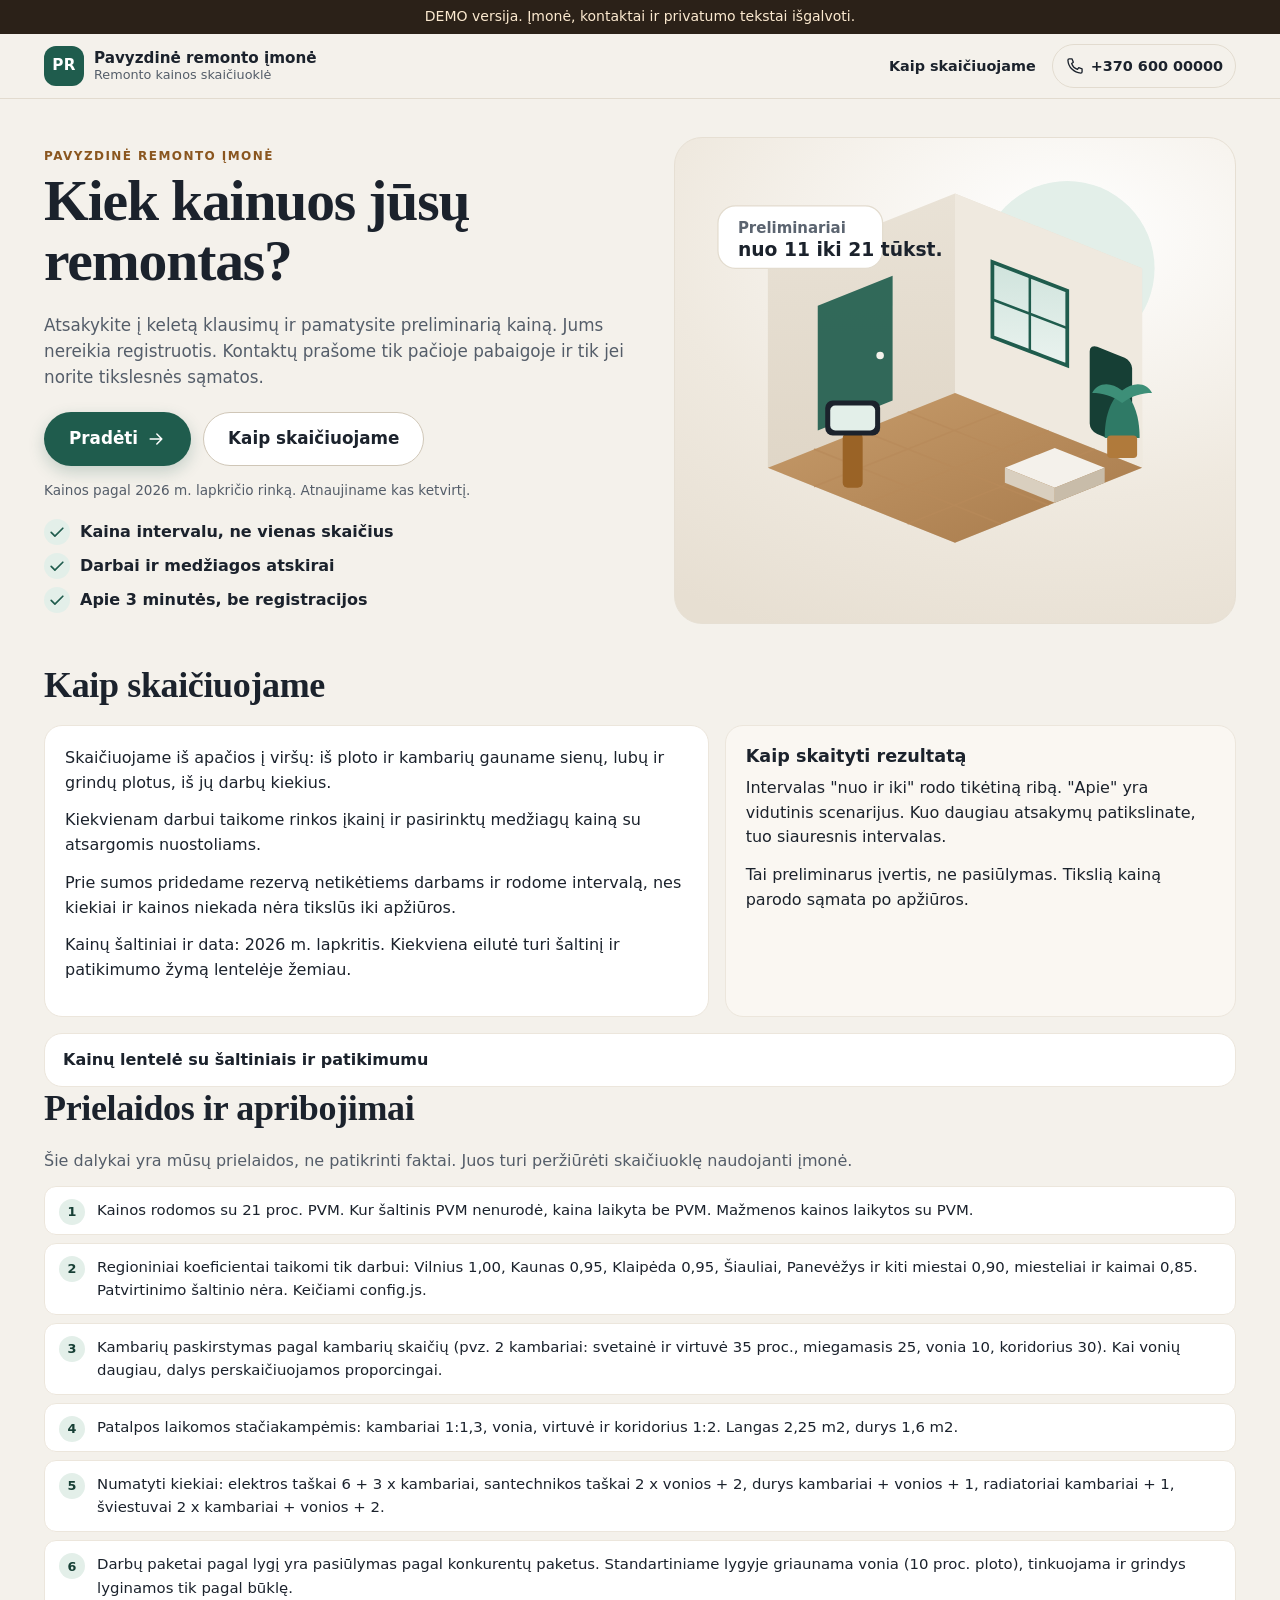
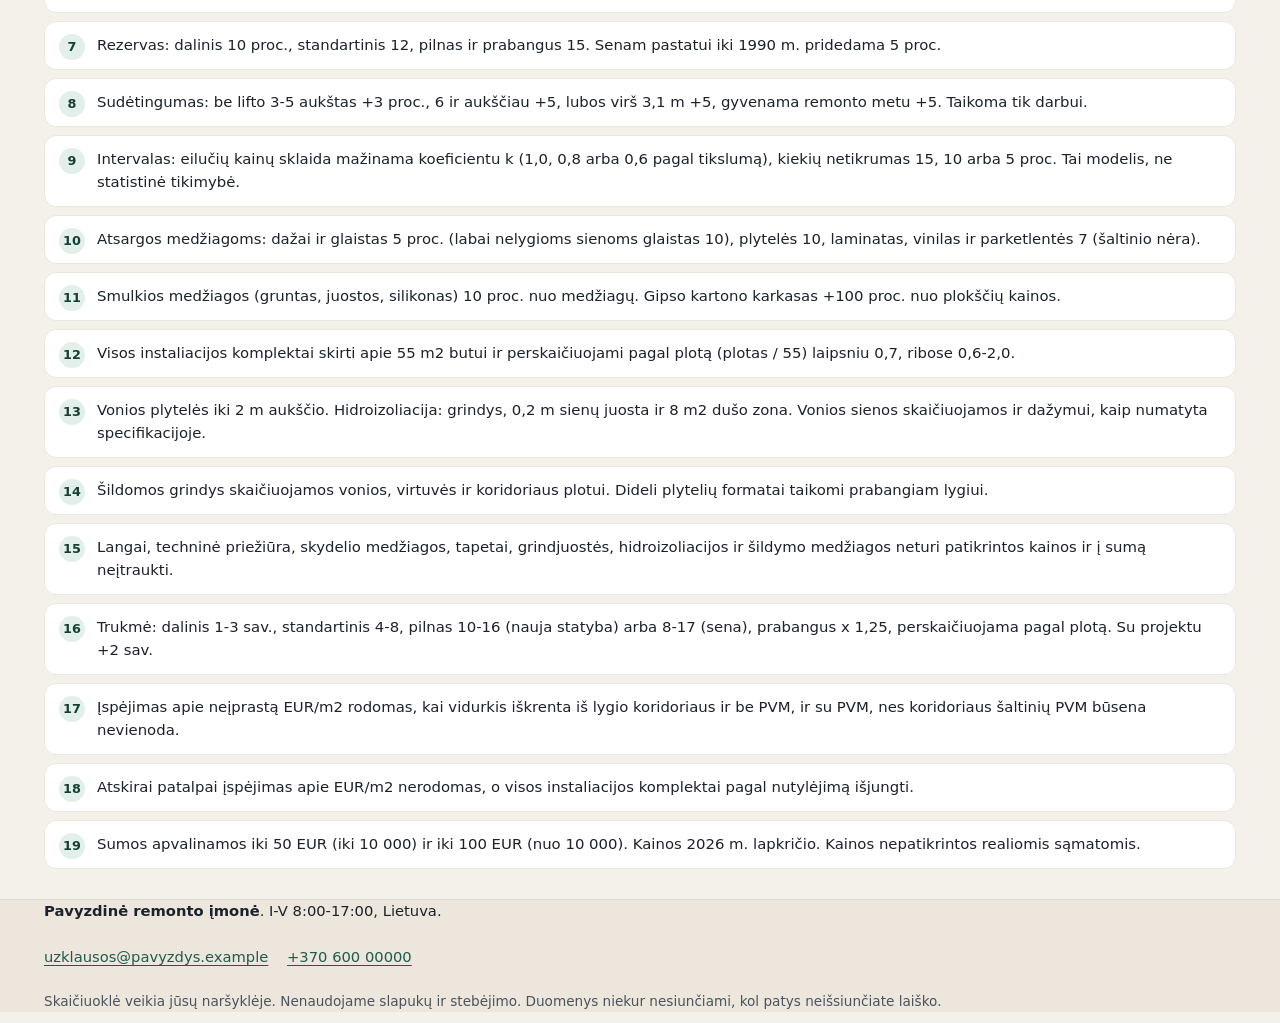
==== skaiciuokle/index.html @ 8a80ff8e "Add renovation cost calculator demo (fake data)" ====
<!DOCTYPE html>
<html lang="lt">
<head>
  <meta charset="utf-8">
  <meta name="viewport" content="width=device-width, initial-scale=1">
  <title>Remonto kainos skaičiuoklė | DEMO</title>
  <meta name="description" content="Remonto kainos skaičiuoklė: atsakykite į kelis klausimus ir pamatysite preliminarią buto ar namo remonto kainą su intervalu, darbais, medžiagomis ir trukme.">
  <meta name="theme-color" content="#1f5c4d">
  <!-- KEISTI: kol tai DEMO, puslapis neindeksuojamas. Tikrai įmonei šią eilutę ištrinkite. -->
  <meta name="robots" content="noindex, nofollow">
  <link rel="icon" href="favicon.svg" type="image/svg+xml">
  <link rel="stylesheet" href="styles.css">
  <script src="config.js" defer></script>
  <script src="data.js" defer></script>
  <script src="calc.js" defer></script>
  <script src="app.js" defer></script>
</head>
<body>
  <a class="skip" href="#app">Pereiti prie skaičiuoklės</a>
  <div class="ribbon" id="ribbon" hidden>DEMO versija. Įmonė, kontaktai ir privatumo tekstai išgalvoti.</div>

  <header class="site-header">
    <div class="wrap bar">
      <a class="brand" href="#app" aria-label="Į skaičiuoklės pradžią">
        <span class="logo" id="logoText" aria-hidden="true">PR</span>
        <span class="brand-txt"><span class="brand-name" id="brandName">Pavyzdinė remonto įmonė</span><span class="brand-sub">Remonto kainos skaičiuoklė</span></span>
      </a>
      <nav class="top-nav" aria-label="Pagalbinės nuorodos">
        <a href="#metodika">Kaip skaičiuojame</a>
        <a class="top-tel" id="topTel" href="tel:+37060000000"><svg class="ic" aria-hidden="true"><use href="#i-phone"/></svg><span id="topTelTxt">+370 600 00000</span></a>
      </nav>
    </div>
  </header>

  <main id="app" class="wrap app" tabindex="-1">
    <h1 class="sr-only">Remonto kainos skaičiuoklė</h1>
    <noscript><p class="noscript">Skaičiuoklei reikia JavaScript. Įjunkite jį naršyklėje arba skambinkite mums.</p></noscript>
    <div class="progress-area" id="progressArea" hidden>
      <div class="progress-top">
        <p class="progress-label" id="progressLabel">Žingsnis 1 iš 9</p>
        <label class="vat-switch">
          <input type="checkbox" id="vatToggle" class="sr-only">
          <span class="switch" aria-hidden="true"></span>
          <span>Rodyti kainas be PVM</span>
        </label>
      </div>
      <div class="progress" aria-hidden="true"><span id="progressFill"></span></div>
      <nav aria-label="Skaičiuoklės žingsniai">
        <ol class="stepper" id="stepper"></ol>
      </nav>
    </div>

    <div class="layout" id="layout">
      <section class="stage" id="stage" aria-live="off"></section>
      <aside class="live" id="live" aria-label="Preliminari kaina" hidden>
        <div class="live-card">
          <p class="live-k">Preliminari kaina</p>
          <p class="live-v" id="liveValue" aria-live="polite">Dar nepakanka duomenų</p>
          <p class="live-s" id="liveSub"></p>
          <div class="live-acc" id="liveAcc"></div>
          <ul class="live-split" id="liveSplit"></ul>
          <p class="live-note">Kainos pagal 2026 m. lapkričio rinką. Tai ne pasiūlymas.</p>
        </div>
      </aside>
    </div>
  </main>

  <div class="mbar" id="mbar" hidden>
    <div class="wrap mbar-in">
      <p class="mbar-k">Dabar</p>
      <p class="mbar-v" id="mbarValue">Dar nepakanka duomenų</p>
    </div>
  </div>

  <section class="wrap info" id="metodika" aria-labelledby="metodika-h" tabindex="-1">
    <h2 id="metodika-h">Kaip skaičiuojame</h2>
    <div class="info-grid">
      <div class="info-card">
        <p>Skaičiuojame iš apačios į viršų: iš ploto ir kambarių gauname sienų, lubų ir grindų plotus, iš jų darbų kiekius.</p>
        <p>Kiekvienam darbui taikome rinkos įkainį ir pasirinktų medžiagų kainą su atsargomis nuostoliams.</p>
        <p>Prie sumos pridedame rezervą netikėtiems darbams ir rodome intervalą, nes kiekiai ir kainos niekada nėra tikslūs iki apžiūros.</p>
        <p>Kainų šaltiniai ir data: 2026 m. lapkritis. Kiekviena eilutė turi šaltinį ir patikimumo žymą lentelėje žemiau.</p>
      </div>
      <div class="info-card soft">
        <h3>Kaip skaityti rezultatą</h3>
        <p>Intervalas "nuo ir iki" rodo tikėtiną ribą. "Apie" yra vidutinis scenarijus. Kuo daugiau atsakymų patikslinate, tuo siauresnis intervalas.</p>
        <p>Tai preliminarus įvertis, ne pasiūlymas. Tikslią kainą parodo sąmata po apžiūros.</p>
      </div>
    </div>
    <details class="sources">
      <summary>Kainų lentelė su šaltiniais ir patikimumu</summary>
      <div class="table-wrap" id="priceTable"></div>
      <div id="sourceList"></div>
    </details>
  </section>

  <section class="wrap info" id="prielaidos" aria-labelledby="prielaidos-h">
    <h2 id="prielaidos-h">Prielaidos ir apribojimai</h2>
    <p class="lead-s">Šie dalykai yra mūsų prielaidos, ne patikrinti faktai. Juos turi peržiūrėti skaičiuoklę naudojanti įmonė.</p>
    <ul class="assume" id="assumeList"></ul>
  </section>

  <footer class="site-footer">
    <div class="wrap foot">
      <p><strong id="footName">Pavyzdinė remonto įmonė</strong>. <span id="footHours">I-V 8:00-17:00</span>, <span id="footCity">Lietuva</span>.</p>
      <p><a id="footMail" href="mailto:uzklausos@pavyzdys.example">uzklausos@pavyzdys.example</a> <a id="footTel" href="tel:+37060000000">+370 600 00000</a></p>
      <p class="foot-s">Skaičiuoklė veikia jūsų naršyklėje. Nenaudojame slapukų ir stebėjimo. Duomenys niekur nesiunčiami, kol patys neišsiunčiate laiško.</p>
    </div>
  </footer>

  <div id="printSheet" class="print-sheet" aria-hidden="true"></div>

  <svg class="sprite" aria-hidden="true" focusable="false" xmlns="http://www.w3.org/2000/svg">
    <defs>
      <pattern id="pat-stripe" width="6" height="6" patternUnits="userSpaceOnUse" patternTransform="rotate(45)"><rect width="6" height="6" fill="#8a561f"/><rect width="2.4" height="6" fill="#c99a62"/></pattern>
      <pattern id="pat-dots" width="6" height="6" patternUnits="userSpaceOnUse"><rect width="6" height="6" fill="#6b7480"/><circle cx="3" cy="3" r="1.3" fill="#a7aeb7"/></pattern>
      <pattern id="pat-cross" width="7" height="7" patternUnits="userSpaceOnUse"><rect width="7" height="7" fill="#2c3a4d"/><path d="M0 3.5h7M3.5 0v7" stroke="#55657b" stroke-width="1.2"/></pattern>
    </defs>
    <symbol id="i-flat" viewBox="0 0 24 24"><path d="M5 21V4.5A1.5 1.5 0 0 1 6.5 3h11A1.5 1.5 0 0 1 19 4.5V21M3 21h18M9 7h2M13 7h2M9 11h2M13 11h2M9 15h2M13 15h2M11 21v-3h2v3" fill="none" stroke="currentColor" stroke-width="1.6" stroke-linecap="round" stroke-linejoin="round"/></symbol>
    <symbol id="i-house" viewBox="0 0 24 24"><path d="M3 11 12 4l9 7M5 9.5V20h14V9.5M10 20v-5h4v5" fill="none" stroke="currentColor" stroke-width="1.6" stroke-linecap="round" stroke-linejoin="round"/></symbol>
    <symbol id="i-room" viewBox="0 0 24 24"><path d="M4 4h16v16H4zM4 14h6v6M14 4v5h6" fill="none" stroke="currentColor" stroke-width="1.6" stroke-linejoin="round"/></symbol>
    <symbol id="i-hammer" viewBox="0 0 24 24"><path d="m14 6 4 4M5 19l8.5-8.5M12 4.5l3-1.5 6 6-1.5 3-2-1-3.5 3.5-4-4L13.5 7z" fill="none" stroke="currentColor" stroke-width="1.6" stroke-linecap="round" stroke-linejoin="round"/></symbol>
    <symbol id="i-brush" viewBox="0 0 24 24"><path d="M4 4h13v5H4zM17 6.5h3v5h-8v2.5M11 14h2v7h-2z" fill="none" stroke="currentColor" stroke-width="1.6" stroke-linejoin="round"/></symbol>
    <symbol id="i-floor" viewBox="0 0 24 24"><path d="M3 9l9-5 9 5-9 5zM3 13l9 5 9-5M7.5 6.5l9 5M12 4v0M16.5 6.5l-9 5" fill="none" stroke="currentColor" stroke-width="1.6" stroke-linejoin="round" stroke-linecap="round"/></symbol>
    <symbol id="i-drop" viewBox="0 0 24 24"><path d="M12 3.5s6 6.4 6 10.5a6 6 0 0 1-12 0c0-4.1 6-10.5 6-10.5zM9.5 15a2.5 2.5 0 0 0 2.5 2.5" fill="none" stroke="currentColor" stroke-width="1.6" stroke-linecap="round" stroke-linejoin="round"/></symbol>
    <symbol id="i-door" viewBox="0 0 24 24"><path d="M6 21V4a1 1 0 0 1 1-1h10a1 1 0 0 1 1 1v17M3.5 21h17M14.5 12.5v.5" fill="none" stroke="currentColor" stroke-width="1.6" stroke-linecap="round"/></symbol>
    <symbol id="i-bolt" viewBox="0 0 24 24"><path d="M13 2.5 5 13.5h6l-1 8 8-11h-6z" fill="none" stroke="currentColor" stroke-width="1.6" stroke-linejoin="round"/></symbol>
    <symbol id="i-pipe" viewBox="0 0 24 24"><path d="M4 7h8a4 4 0 0 1 4 4v9M4 11h7v9M14 20h4M2.5 5v8" fill="none" stroke="currentColor" stroke-width="1.6" stroke-linecap="round" stroke-linejoin="round"/></symbol>
    <symbol id="i-spark" viewBox="0 0 24 24"><path d="M12 3v4M12 17v4M3 12h4M17 12h4M6 6l2.5 2.5M15.5 15.5 18 18M18 6l-2.5 2.5M8.5 15.5 6 18" fill="none" stroke="currentColor" stroke-width="1.6" stroke-linecap="round"/></symbol>
    <symbol id="i-check" viewBox="0 0 24 24"><path d="m5 12.5 4.5 4.5L19 7.5" fill="none" stroke="currentColor" stroke-width="2" stroke-linecap="round" stroke-linejoin="round"/></symbol>
    <symbol id="i-right" viewBox="0 0 24 24"><path d="M5 12h14M13 6l6 6-6 6" fill="none" stroke="currentColor" stroke-width="1.8" stroke-linecap="round" stroke-linejoin="round"/></symbol>
    <symbol id="i-left" viewBox="0 0 24 24"><path d="M19 12H5M11 6l-6 6 6 6" fill="none" stroke="currentColor" stroke-width="1.8" stroke-linecap="round" stroke-linejoin="round"/></symbol>
    <symbol id="i-print" viewBox="0 0 24 24"><path d="M7 9V3h10v6M7 17H4v-7a1 1 0 0 1 1-1h14a1 1 0 0 1 1 1v7h-3M7 14h10v7H7z" fill="none" stroke="currentColor" stroke-width="1.6" stroke-linejoin="round"/></symbol>
    <symbol id="i-download" viewBox="0 0 24 24"><path d="M12 4v11M7 10l5 5 5-5M4 20h16" fill="none" stroke="currentColor" stroke-width="1.7" stroke-linecap="round" stroke-linejoin="round"/></symbol>
    <symbol id="i-mail" viewBox="0 0 24 24"><path d="M3.5 5.5h17v13h-17zM4 6l8 6.5L20 6" fill="none" stroke="currentColor" stroke-width="1.6" stroke-linejoin="round"/></symbol>
    <symbol id="i-phone" viewBox="0 0 24 24"><path d="M5 3.5h3.5l1.5 4-2 1.5a11 11 0 0 0 7 7l1.5-2 4 1.5V19a1.5 1.5 0 0 1-1.5 1.5A16.5 16.5 0 0 1 3.5 5 1.5 1.5 0 0 1 5 3.5z" fill="none" stroke="currentColor" stroke-width="1.6" stroke-linejoin="round"/></symbol>
    <symbol id="i-info" viewBox="0 0 24 24"><circle cx="12" cy="12" r="8.5" fill="none" stroke="currentColor" stroke-width="1.6"/><path d="M12 11v5.5M12 7.6v.1" fill="none" stroke="currentColor" stroke-width="1.9" stroke-linecap="round"/></symbol>
    <symbol id="i-plus" viewBox="0 0 24 24"><path d="M12 5v14M5 12h14" fill="none" stroke="currentColor" stroke-width="1.8" stroke-linecap="round"/></symbol>
    <symbol id="i-trash" viewBox="0 0 24 24"><path d="M4.5 7h15M9.5 7V4.5h5V7M6.5 7l1 13h9l1-13" fill="none" stroke="currentColor" stroke-width="1.6" stroke-linejoin="round" stroke-linecap="round"/></symbol>
    <symbol id="i-reset" viewBox="0 0 24 24"><path d="M4.5 12a7.5 7.5 0 1 0 2.2-5.3M4.5 4v4h4" fill="none" stroke="currentColor" stroke-width="1.6" stroke-linecap="round" stroke-linejoin="round"/></symbol>
    <symbol id="i-clock" viewBox="0 0 24 24"><circle cx="12" cy="12" r="8.5" fill="none" stroke="currentColor" stroke-width="1.6"/><path d="M12 7.5V12l3 2" fill="none" stroke="currentColor" stroke-width="1.6" stroke-linecap="round"/></symbol>
    <symbol id="i-shield" viewBox="0 0 24 24"><path d="M12 3 5 6v5.5c0 4.4 3 8 7 9.5 4-1.5 7-5.1 7-9.5V6z M9 12l2 2 4-4" fill="none" stroke="currentColor" stroke-width="1.6" stroke-linejoin="round" stroke-linecap="round"/></symbol>
    <symbol id="i-edit" viewBox="0 0 24 24"><path d="M4 20h4L19 9l-4-4L4 16zM13.5 6.5l4 4" fill="none" stroke="currentColor" stroke-width="1.6" stroke-linejoin="round"/></symbol>
  </svg>
</body>
</html>
---- skaiciuokle/styles.css ----
/* Remonto kainos skaičiuoklė. Tik sisteminiai šriftai, be išorinių išteklių. Spalvas keičia config.js. */
:root {
  --accent: #1f5c4d; --accent-d: #163f35; --accent-s: #e3efe9; --warm: #9a6326;
  --ink: #1b222c; --muted: #545d69; --line: #e2dbcf; --bg: #f4f1eb; --card: #ffffff; --soft: #faf7f2; --warm: #8a561f;
  --bad: #a32929; --warn-bg: #fdf3e4; --warn-line: #e5c48f;
  --r: 18px; --r-s: 12px;
  --shadow: 0 1px 2px rgba(27, 34, 44, .05), 0 8px 28px rgba(27, 34, 44, .07);
  --sans: "Segoe UI Variable Text", "Segoe UI", system-ui, -apple-system, "Helvetica Neue", Roboto, Arial, sans-serif;
  --serif: "Iowan Old Style", "Palatino Linotype", Palatino, "Book Antiqua", Georgia, serif;
}
*, *::before, *::after { box-sizing: border-box; }
html { -webkit-text-size-adjust: 100%; scroll-padding-top: 80px; }
body { margin: 0; font: 16px/1.55 var(--sans); color: var(--ink); background: var(--bg); font-variant-numeric: tabular-nums; overflow-x: hidden; }
img, svg { max-width: 100%; }
h1, h2, h3 { line-height: 1.2; margin: 0 0 .5em; }
h2 { font-family: var(--serif); font-weight: 600; font-size: clamp(1.6rem, 1.2rem + 1.6vw, 2.25rem); letter-spacing: -.01em; }
h3 { font-size: 1.1rem; }
p { margin: 0 0 .8em; }
a { color: var(--accent); text-underline-offset: 3px; }
ul, ol { list-style: none; margin: 0; padding: 0; }
.sr-only { position: absolute !important; width: 1px; height: 1px; padding: 0; margin: -1px; overflow: hidden; clip: rect(0 0 0 0); white-space: nowrap; border: 0; }
.sprite { position: absolute; width: 0; height: 0; overflow: hidden; }
.wrap { width: 100%; max-width: 1240px; margin: 0 auto; padding: 0 16px; }
.nb { white-space: nowrap; }
.ic { width: 20px; height: 20px; flex: none; }
:focus-visible { outline: 3px solid var(--accent); outline-offset: 2px; }
[tabindex="-1"]:focus { outline: none; }
.skip { position: absolute; left: 8px; top: -60px; background: var(--ink); color: #fff; padding: 12px 16px; border-radius: 10px; z-index: 50; }
.skip:focus { top: 8px; }

/* Juostelė ir antraštė */
.ribbon { background: #2b2118; color: #fbe9cf; text-align: center; font-size: .875rem; padding: 6px 12px; }
.site-header { background: rgba(244, 241, 235, .92); backdrop-filter: saturate(1.4) blur(8px); border-bottom: 1px solid var(--line); position: sticky; top: 0; z-index: 20; }
.bar { display: flex; align-items: center; justify-content: space-between; gap: 12px; min-height: 64px; }
.brand { display: flex; align-items: center; gap: 10px; text-decoration: none; color: var(--ink); min-height: 44px; min-width: 44px; }
.logo { display: grid; place-items: center; width: 40px; height: 40px; border-radius: 12px; background: var(--accent); color: #fff; font-weight: 700; letter-spacing: .02em; font-size: .95rem; }
.brand-txt { display: flex; flex-direction: column; line-height: 1.2; }
.brand-name { font-weight: 700; font-size: .95rem; }
.brand-sub { font-size: .8rem; color: var(--muted); }
.top-nav { display: flex; align-items: center; gap: 4px; }
.top-nav a { display: inline-flex; align-items: center; gap: 6px; min-height: 44px; padding: 0 12px; border-radius: 999px; text-decoration: none; color: var(--ink); font-weight: 600; font-size: .9rem; }
.top-nav a:hover { background: #ebe5da; }
.top-nav a:first-child { display: none; }
.top-tel span { display: none; }
.top-tel { width: 44px; justify-content: center; border: 1px solid var(--line); }

/* Žingsniai */
.app { padding-top: 16px; padding-bottom: 32px; }
.progress-area { margin-bottom: 16px; }
.progress-top { display: flex; align-items: center; justify-content: space-between; gap: 12px; flex-wrap: wrap; margin-bottom: 8px; }
.progress-label { margin: 0; font-weight: 600; font-size: .95rem; }
.progress { height: 6px; border-radius: 99px; background: #e4ddd1; overflow: hidden; }
.progress span { display: block; height: 100%; background: linear-gradient(90deg, var(--accent), #2f7a66); border-radius: 99px; transition: width .4s ease; }
.stepper { display: none; counter-reset: st; }
.vat-switch, .tgl { display: inline-flex; align-items: center; gap: 10px; min-height: 44px; cursor: pointer; font-weight: 600; font-size: .92rem; }
.switch { position: relative; width: 44px; height: 26px; border-radius: 99px; background: #b9b2a6; flex: none; transition: background .2s; }
.switch::after { content: ""; position: absolute; top: 3px; left: 3px; width: 20px; height: 20px; border-radius: 50%; background: #fff; box-shadow: 0 1px 3px rgba(0,0,0,.25); transition: transform .2s; }
input:checked + .switch { background: var(--accent); }
input:checked + .switch::after { transform: translateX(18px); }
input:focus-visible + .switch, input:focus-visible + .box { outline: 3px solid var(--accent); outline-offset: 3px; }
input:disabled + .switch { opacity: .45; }

.layout { display: grid; gap: 20px; }
.step-card { background: var(--card); border-radius: var(--r); box-shadow: var(--shadow); padding: 22px 18px 24px; border: 1px solid #ece6dc; }
.step-card.s0 { background: transparent; box-shadow: none; border: 0; padding: 8px 0 0; }
.step-card.s8 { background: transparent; box-shadow: none; border: 0; padding: 0; }
.anim { animation: rise .35s ease both; }
@keyframes rise { from { opacity: 0; transform: translateY(8px); } to { opacity: 1; transform: none; } }
.eyebrow { text-transform: uppercase; letter-spacing: .12em; font-size: .75rem; font-weight: 700; color: var(--warm); margin-bottom: .4em; }
.lead { font-size: 1.05rem; color: var(--muted); max-width: 62ch; }
.step-head { margin-bottom: 18px; }
.hint { font-size: .88rem; color: var(--muted); margin: 6px 0 0; }
.hint.right { text-align: right; }
.fine { font-size: .85rem; color: var(--muted); margin-top: 14px; }
.opt-mark { font-weight: 400; color: var(--muted); font-size: .9em; }
.sub-h { margin-top: 26px; font-size: 1.15rem; }

/* Klausimai ir parinktys */
.q { border: 0; padding: 0; margin: 0 0 22px; min-width: 0; }
.q-l, .f-l { display: flex; align-items: center; gap: 4px; flex-wrap: wrap; font-weight: 700; font-size: 1rem; margin-bottom: 10px; padding: 0; }
.opts { display: grid; gap: 10px; grid-template-columns: 1fr; }
.opts.c2, .opts.c4, .opts.c3, .opts.c5 { grid-template-columns: repeat(2, minmax(0, 1fr)); }
.opt { display: block; cursor: pointer; min-width: 0; }
.opt-in { display: flex; flex-direction: column; justify-content: center; gap: 2px; min-height: 56px; height: 100%; padding: 12px 14px; border: 1.5px solid var(--line); border-radius: var(--r-s); background: var(--card); transition: border-color .15s, background .15s, box-shadow .15s; position: relative; }
.opt.has-ic .opt-in { padding-top: 14px; }
.opt-ic { width: 26px; height: 26px; color: var(--accent); margin-bottom: 4px; }
.opt-t { font-weight: 650; overflow-wrap: anywhere; }
.opt-d { font-size: .86rem; color: var(--muted); }
.opt-p { font-weight: 700; color: var(--accent-d); font-size: .95rem; }
.opt-n { font-size: .8rem; color: #7a4a14; margin-top: 4px; }
.opt:hover .opt-in { border-color: #b9ad99; }
.opt input:checked + .opt-in { border-color: var(--accent); background: var(--accent-s); box-shadow: inset 0 0 0 1px var(--accent); }
.opt input:checked + .opt-in::after { content: ""; position: absolute; top: 10px; right: 10px; width: 10px; height: 10px; border-radius: 50%; background: var(--accent); }
.opt input:focus-visible + .opt-in { outline: 3px solid var(--accent); outline-offset: 2px; }

.field { margin: 0 0 18px; min-width: 0; }
.f-row { display: flex; align-items: stretch; max-width: 260px; }
.f-row .inp { border-top-right-radius: 0; border-bottom-right-radius: 0; min-width: 0; }
.f-row.sm { max-width: 160px; }
.unit { display: grid; place-items: center; padding: 0 12px; border: 1.5px solid var(--line); border-left: 0; border-radius: 0 var(--r-s) var(--r-s) 0; background: var(--soft); color: var(--muted); font-size: .9rem; white-space: nowrap; }
.inp { width: 100%; min-height: 48px; padding: 10px 12px; font: inherit; color: var(--ink); background: #fff; border: 1.5px solid #cfc6b7; border-radius: var(--r-s); }
.inp:focus-visible { outline: 3px solid var(--accent); outline-offset: 1px; border-color: var(--accent); }
select.inp { max-width: 360px; appearance: none; background-image: linear-gradient(45deg, transparent 50%, var(--ink) 50%), linear-gradient(135deg, var(--ink) 50%, transparent 50%); background-position: calc(100% - 18px) 21px, calc(100% - 13px) 21px; background-size: 5px 5px; background-repeat: no-repeat; padding-right: 36px; }
textarea.inp { min-height: 110px; resize: vertical; max-width: 640px; }
.inp[aria-invalid="true"] { border-color: var(--bad); }
.err { color: var(--bad); font-weight: 600; font-size: .9rem; margin: 6px 0 0; }
.err-sum { border: 2px solid var(--bad); background: #fdf0f0; border-radius: var(--r-s); padding: 12px 14px; margin-bottom: 18px; }
.err-sum a { color: var(--bad); display: inline-flex; min-height: 44px; align-items: center; }
.req { color: var(--bad); }
.area-row { display: grid; gap: 12px; align-items: center; grid-template-columns: 1fr; }
input[type="range"] { width: 100%; height: 44px; accent-color: var(--accent); margin: 0; }

.callout { display: flex; gap: 10px; align-items: flex-start; flex-wrap: wrap; background: var(--soft); border: 1px solid var(--line); border-radius: var(--r-s); padding: 12px 14px; font-size: .93rem; }
.callout .ic { color: var(--accent); margin-top: 2px; }
.callout > span { flex: 1 1 200px; }
.callout.warn { background: var(--warn-bg); border-color: var(--warn-line); }
.callout.warn .ic { color: #8a5310; }
.callout.ok { background: var(--accent-s); border-color: #bcd8cc; align-items: center; }

/* Terminai */
.term { position: relative; display: inline-block; width: 44px; height: 44px; margin: -10px 0; vertical-align: middle; }
.term-btn { display: grid; place-items: center; width: 44px; height: 44px; margin: 0; padding: 0; border: 0; background: none; color: var(--accent); cursor: pointer; border-radius: 50%; }
.term-btn .ic { width: 18px; height: 18px; }
.term-tip { position: absolute; z-index: 5; left: 50%; top: 100%; transform: translateX(-50%); width: min(280px, 78vw); background: var(--ink); color: #fff; font-size: .86rem; font-weight: 400; line-height: 1.45; padding: 10px 12px; border-radius: 10px; box-shadow: var(--shadow); }
.term-tip strong { color: #fff; }

/* Navigacija */
.step-nav { display: flex; gap: 10px; justify-content: space-between; flex-wrap: wrap; margin-top: 26px; padding-top: 18px; border-top: 1px solid #eee8de; }
.step-nav .btn.primary { margin-left: auto; }
.btn { display: inline-flex; align-items: center; justify-content: center; gap: 8px; min-height: 48px; padding: 10px 18px; border-radius: 999px; border: 1.5px solid transparent; font: inherit; font-weight: 650; cursor: pointer; text-decoration: none; text-align: center; line-height: 1.25; transition: background .15s, border-color .15s, transform .15s; }
.btn.primary { background: var(--accent); color: #fff; box-shadow: 0 6px 16px rgba(31, 92, 77, .22); }
.btn.primary:hover { background: var(--accent-d); }
.btn.ghost { background: #fff; color: var(--ink); border-color: #cfc6b7; }
.btn.ghost:hover { border-color: var(--ink); }
.btn.link { background: none; border: 0; color: var(--accent); padding: 10px 4px; text-decoration: underline; text-underline-offset: 3px; }
.btn.lg { min-height: 54px; padding: 12px 24px; font-size: 1.05rem; }
.btn.sm { min-height: 44px; padding: 8px 14px; font-size: .92rem; }
.btn.icon { width: 48px; height: 48px; padding: 0; background: #fff; border-color: #cfc6b7; color: var(--ink); flex: none; }
.btn-row { display: flex; gap: 10px; flex-wrap: wrap; }
.step-tools { margin-bottom: 18px; }

/* Įžanga */
.intro { display: grid; gap: 24px; align-items: center; padding: 8px 0 20px; }
.display { font-size: clamp(2.2rem, 1.5rem + 3.2vw, 3.6rem); line-height: 1.05; letter-spacing: -.02em; margin-bottom: .35em; }
.cta-row { display: flex; gap: 12px; flex-wrap: wrap; margin: 22px 0 10px; }
.perks { display: grid; gap: 8px; margin-top: 18px; }
.perks li { display: flex; gap: 10px; align-items: center; font-weight: 600; }
.perks .ic { color: var(--accent); background: var(--accent-s); border-radius: 50%; padding: 3px; width: 26px; height: 26px; }
.intro-art { background: radial-gradient(120% 90% at 70% 20%, #ffffff 0%, #efe9df 60%, #e7dfd2 100%); border-radius: 28px; padding: 18px; border: 1px solid #e6dfd3; }
.hero-svg { display: block; width: 100%; height: auto; }

/* Lygiai */
.levels { display: grid; gap: 12px; }
.lvl { display: block; cursor: pointer; }
.lvl-in { display: flex; flex-direction: column; height: 100%; padding: 16px; border: 1.5px solid var(--line); border-radius: var(--r); background: #fff; transition: border-color .15s, box-shadow .15s, transform .15s; position: relative; }
.lvl:hover .lvl-in { border-color: #b9ad99; }
.lvl input:checked + .lvl-in { border-color: var(--accent); box-shadow: inset 0 0 0 1px var(--accent), 0 10px 24px rgba(31, 92, 77, .12); background: linear-gradient(180deg, var(--accent-s), #fff 70%); }
.lvl input:focus-visible + .lvl-in { outline: 3px solid var(--accent); outline-offset: 2px; }
.lvl-top { display: flex; justify-content: space-between; align-items: flex-end; gap: 10px; margin-bottom: 10px; }
.lvl-art { width: 50px; height: 34px; }
.lvl-art .on { fill: var(--accent); } .lvl-art .off { fill: #e2dbcf; }
.lvl-price { font-weight: 700; color: var(--accent-d); text-align: right; font-size: .95rem; }
.lvl-k { font-weight: 500; color: var(--muted); font-size: .82rem; }
.lvl-t { font-family: var(--serif); font-size: 1.3rem; font-weight: 600; margin-bottom: 4px; }
.lvl-d { color: var(--muted); font-size: .92rem; margin-bottom: 10px; }
.ticks { display: grid; gap: 5px; margin-top: auto; }
.ticks li { display: flex; gap: 8px; font-size: .9rem; align-items: flex-start; }
.ticks .ic { width: 18px; height: 18px; color: var(--accent); margin-top: 2px; }
.helper { margin-top: 6px; }
.helper-box { margin-top: 12px; padding: 16px; border-radius: var(--r); background: var(--soft); border: 1px solid var(--line); }

/* Darbai */
.groups { display: grid; gap: 14px; }
.wgroup { border: 1px solid #ebe4d8; border-radius: var(--r); padding: 6px 14px 10px; margin: 0; min-width: 0; background: var(--soft); }
.wg-l { display: flex; align-items: center; gap: 10px; font-weight: 700; padding: 0 6px; font-size: 1.02rem; }
.wg-ic { width: 32px; height: 32px; padding: 6px; border-radius: 10px; background: var(--accent); color: #fff; }
.witem { display: flex; flex-wrap: wrap; align-items: center; gap: 0 4px; padding: 4px 0; border-top: 1px solid #ece5d9; }
.witem:first-of-type { border-top: 0; }
.witem .tgl { flex: 1 1 auto; font-weight: 600; min-width: 0; }
.witem.off .tgl-t { color: var(--muted); }
.witem.wide { display: block; padding-top: 12px; }
.witem.wide .q { margin-bottom: 8px; }
.witem .field { flex: 1 1 calc(100% - 54px); margin: 4px 0 10px 54px; }
.tgl-t { display: flex; flex-direction: column; min-width: 0; }
.tgl-s { font-weight: 400; font-size: .84rem; color: var(--muted); }

/* Patalpos */
.rooms { display: grid; gap: 12px; }
.room { border: 1px solid #ebe4d8; border-radius: var(--r); padding: 14px; margin: 0; background: var(--soft); min-width: 0; }
.room-h { display: flex; gap: 10px; align-items: flex-end; }
.room-n { display: grid; place-items: center; width: 34px; height: 34px; border-radius: 50%; background: var(--accent); color: #fff; font-weight: 700; flex: none; margin-bottom: 7px; }
.room-h .grow { flex: 1; margin-bottom: 0; }
.room-g { display: grid; grid-template-columns: repeat(2, minmax(0, 1fr)); gap: 0 12px; margin-top: 12px; }
.room-g .field { margin-bottom: 10px; }
.room-g .field:first-child { grid-column: 1 / -1; }
.rooms-foot { display: flex; flex-wrap: wrap; gap: 12px; align-items: center; justify-content: space-between; margin: 16px 0 12px; }
.sum { margin: 0; font-size: 1rem; }
.sum.warn strong { color: #7a4a14; }

/* Medžiagos */
.mat .opts { grid-template-columns: repeat(2, minmax(0, 1fr)); }

/* Gyva suma */
.live-card { background: var(--ink); color: #f4f1eb; border-radius: var(--r); padding: 20px; box-shadow: var(--shadow); }
.live-k { text-transform: uppercase; letter-spacing: .12em; font-size: .75rem; color: #d8cdb9; font-weight: 700; margin-bottom: 6px; }
.live-v { font-family: var(--serif); font-size: 1.55rem; line-height: 1.2; margin-bottom: 6px; }
.lv-k { display: block; font-family: var(--sans); font-size: .85rem; color: #d8cdb9; }
.live-s { color: #e6dccb; font-size: .92rem; }
.live-acc { display: flex; align-items: center; gap: 10px; font-size: .88rem; color: #e6dccb; margin: 6px 0 12px; }
.live-split { display: grid; gap: 6px; border-top: 1px solid #3a4452; padding-top: 12px; }
.live-split li { display: flex; justify-content: space-between; gap: 10px; font-size: .92rem; }
.live-note { font-size: .8rem; color: #cfc5b3; margin: 12px 0 0; }
.live { display: none; }
.mbar { position: fixed; left: 0; right: 0; bottom: 0; z-index: 15; background: var(--ink); color: #f4f1eb; box-shadow: 0 -6px 20px rgba(0,0,0,.15); }
.mbar[hidden] { display: none; }
.mbar-in { display: flex; align-items: center; gap: 10px; min-height: 58px; padding-top: 6px; padding-bottom: calc(6px + env(safe-area-inset-bottom)); }
.mbar-k { margin: 0; font-size: .75rem; text-transform: uppercase; letter-spacing: .1em; color: #d8cdb9; font-weight: 700; }
.mbar-v { margin: 0; font-weight: 700; font-size: .98rem; line-height: 1.25; }
.mb-vat { font-weight: 400; color: #d8cdb9; font-size: .85rem; }
body:not(.on-intro):not(.on-result) .site-footer { padding-bottom: 80px; }

/* Tikslumas */
.acc-bar { display: inline-flex; gap: 4px; }
.acc-bar span { width: 34px; height: 8px; border-radius: 99px; background: #d9d1c3; }
.acc-bar span.on { background: var(--accent); }
.live .acc-bar span { background: #4a5563; } .live .acc-bar span.on { background: #7fc3ac; }
.acc-bar.sm span { width: 22px; height: 6px; }

/* Rezultatas */
.result { display: grid; gap: 16px; grid-template-columns: minmax(0, 1fr); }
.result > *, .res-grid > *, .glist > *, .layout > *, .groups > *, .rooms > * { min-width: 0; }
.privacy, .cbox, .lawyer { overflow-wrap: anywhere; }
.inline-link { display: inline-flex; align-items: center; min-height: 44px; }
.res-hero { background: radial-gradient(130% 120% at 90% 0%, #2a6a59 0%, var(--accent-d) 55%, #11302a 100%); color: #f6f2ea; border-radius: 24px; padding: 26px 20px; box-shadow: var(--shadow); }
.res-hero .eyebrow { color: #f0d2a6; }
.res-hero h2 { color: #fff; }
.big { font-family: var(--serif); font-size: clamp(1.9rem, 1.2rem + 3.4vw, 3.3rem); line-height: 1.1; margin: .1em 0 .3em; color: #fff; letter-spacing: -.01em; }
.mid { font-size: 1.08rem; color: #e9e2d4; }
.mid strong { color: #fff; }
.acc { display: flex; flex-wrap: wrap; align-items: center; gap: 10px 14px; margin-top: 14px; padding-top: 14px; border-top: 1px solid rgba(255,255,255,.18); }
.acc-t { margin: 0; flex: 1 1 260px; font-size: .94rem; color: #eae3d6; }
.res-hero .acc-bar span { background: rgba(255,255,255,.25); } .res-hero .acc-bar span.on { background: #f0d2a6; }
.res-hero .btn.ghost { background: transparent; color: #fff; border-color: rgba(255,255,255,.55); }
.res-hero .btn.ghost:hover { background: rgba(255,255,255,.1); }
.res-vat { margin-top: 8px; }
body.on-result .progress-top .vat-switch { display: none; }
.res-hero .vat-switch { color: #fff; }
.res-hero input:checked + .switch { background: #f0d2a6; }
.res-hero .switch { background: rgba(255,255,255,.35); }
.res-hero input:focus-visible + .switch { outline-color: #f0d2a6; }
.res-hero .callout.warn { color: var(--ink); margin: 12px 0 0; }
.res-grid { display: grid; gap: 16px; }
.card { background: var(--card); border-radius: var(--r); padding: 20px 18px; box-shadow: var(--shadow); border: 1px solid #ece6dc; min-width: 0; }
.card.soft { background: var(--soft); box-shadow: none; }
.card h3 { font-size: 1.15rem; }
.card h3.mt { margin-top: 20px; }
.donut-fig { margin: 0; display: grid; gap: 16px; align-items: center; }
.donut { width: 180px; height: 180px; margin: 0 auto; display: block; }
.d-k { font-size: 10px; fill: #545d69; font-family: var(--sans); }
.d-v { font-size: 15px; font-weight: 700; fill: var(--ink); font-family: var(--sans); }
.legend { width: 100%; border-collapse: collapse; font-size: .94rem; }
.legend th, .legend td { padding: 8px 4px; border-bottom: 1px solid #eee7dc; text-align: left; font-weight: 500; }
.legend thead th { font-size: .8rem; color: var(--muted); text-transform: uppercase; letter-spacing: .06em; }
.legend tbody th { display: flex; align-items: center; flex-wrap: wrap; gap: 0 8px; font-weight: 600; }
.num { text-align: right !important; white-space: nowrap; }
.sw { display: inline-block; width: 16px; height: 16px; border-radius: 4px; flex: none; }
.seg-l { background: var(--accent); }
.seg-m { background: repeating-linear-gradient(45deg, #9a6326 0 3px, #c99a62 3px 5px); }
.seg-r { background: radial-gradient(circle, #a7aeb7 1.3px, #6b7480 1.4px) 0 0 / 6px 6px; }
.seg-d { background: #2c3a4d; }
.weeks { display: flex; align-items: center; gap: 12px; font-size: 1.4rem; font-family: var(--serif); margin-bottom: 6px; }
.big-ic { width: 40px; height: 40px; color: var(--accent); background: var(--accent-s); border-radius: 12px; padding: 8px; }
.chg { display: grid; gap: 8px; }
.chg li { display: flex; justify-content: space-between; align-items: baseline; gap: 12px; padding: 10px 12px; border-radius: 10px; background: var(--soft); border: 1px solid #eee6da; font-size: .93rem; }
.chg strong { color: #7a4a14; }
.glist { display: grid; gap: 8px; margin-top: 10px; }
.grp { border: 1px solid #ebe4d8; border-radius: 14px; background: #fff; }
.grp summary { display: flex; align-items: center; gap: 12px; padding: 10px 12px; cursor: pointer; list-style: none; min-height: 60px; border-radius: 14px; }
.grp summary::-webkit-details-marker { display: none; }
.grp summary::after { content: ""; width: 9px; height: 9px; border-right: 2px solid var(--muted); border-bottom: 2px solid var(--muted); transform: rotate(45deg); margin: -4px 4px 0 0; flex: none; transition: transform .2s; }
.grp[open] summary::after { transform: rotate(225deg); margin-top: 4px; }
.g-ic { display: grid; place-items: center; width: 38px; height: 38px; border-radius: 11px; background: var(--accent-s); color: var(--accent); flex: none; }
.g-main { flex: 1; min-width: 0; display: grid; gap: 6px; }
.g-t { font-weight: 650; }
.g-bar { display: flex; height: 7px; border-radius: 99px; background: #efe9df; overflow: hidden; }
.g-l { background: var(--accent); }
.g-m { background: repeating-linear-gradient(45deg, #9a6326 0 3px, #c99a62 3px 5px); }
.g-v { display: grid; text-align: right; font-size: .95rem; white-space: nowrap; }
.g-v span { font-size: .8rem; color: var(--muted); }
.g-legend { display: flex; gap: 16px; font-size: .85rem; color: var(--muted); margin: 12px 0 8px; }
.g-legend span { display: inline-flex; gap: 6px; align-items: center; }
.tot-row { display: flex; justify-content: space-between; gap: 12px; margin: 0; padding: 8px 0; border-bottom: 1px solid #eee7dc; }
.tot-row.sum { border-bottom: 0; font-size: 1.08rem; padding-top: 12px; }
.table-wrap { overflow-x: auto; -webkit-overflow-scrolling: touch; }
.lines { width: 100%; border-collapse: collapse; font-size: .9rem; }
.lines th, .lines td { padding: 8px 10px; border-bottom: 1px solid #eee7dc; text-align: left; vertical-align: top; }
.lines thead th { font-size: .78rem; text-transform: uppercase; letter-spacing: .05em; color: var(--muted); background: var(--soft); }
.lines tbody th { font-weight: 500; min-width: 140px; }
.lines tfoot th, .lines tfoot td { font-weight: 700; border-bottom: 0; }
.grp .table-wrap { padding: 0 6px 8px; }
.dash { display: grid; gap: 6px; }
.dash li { position: relative; padding-left: 18px; }
.dash li::before { content: ""; position: absolute; left: 2px; top: .7em; width: 8px; height: 2px; background: var(--warm); }
.actions .act-grid, .sent .act-grid { display: grid; gap: 10px; }
.sent { text-align: left; }
.sent-ic { margin-bottom: 8px; }

/* Kontaktai */
.f-grid { display: grid; gap: 0 16px; }
.hp { position: absolute; left: -9999px; width: 1px; height: 1px; overflow: hidden; }
.privacy { background: var(--soft); border: 1px solid var(--line); border-radius: var(--r-s); padding: 14px; font-size: .88rem; color: #3e4652; margin: 6px 0 14px; }
.lawyer { display: flex; gap: 8px; align-items: flex-start; background: var(--warn-bg); border: 1px solid var(--warn-line); border-radius: 10px; padding: 10px 12px; color: #5a3a10; }
.lawyer .ic { color: #8a5310; margin-top: 1px; }
.consents { display: grid; gap: 10px; }
.cbox label { display: flex; gap: 12px; align-items: flex-start; cursor: pointer; min-height: 44px; padding: 10px 12px; border-radius: 12px; border: 1.5px solid var(--line); background: #fff; font-size: .93rem; }
.cbox.bad label { border-color: var(--bad); }
.box { display: grid; place-items: center; width: 24px; height: 24px; border-radius: 7px; border: 2px solid #8f8778; flex: none; margin-top: 1px; color: transparent; background: #fff; }
.box .ic { width: 16px; height: 16px; }
input:checked + .box { background: var(--accent); border-color: var(--accent); color: #fff; }

/* Informacija apačioje */
.info { padding-top: 28px; padding-bottom: 10px; }
.info:focus { outline: none; }
.info-grid { display: grid; gap: 16px; }
.info-card { background: #fff; border-radius: var(--r); padding: 20px; border: 1px solid #ece6dc; }
.info-card.soft { background: var(--soft); }
.sources { margin-top: 16px; background: #fff; border-radius: var(--r); border: 1px solid #ece6dc; }
.sources summary { cursor: pointer; padding: 14px 18px; font-weight: 700; min-height: 52px; display: flex; align-items: center; }
.sources > div { padding: 0 12px 12px; }
.sources h3 { margin-top: 16px; }
.ptable { min-width: 760px; font-size: .84rem; }
.ptable caption { text-align: left; padding: 6px 10px; color: var(--muted); font-size: .85rem; }
.conf { display: inline-block; padding: 2px 8px; border-radius: 99px; font-size: .78rem; font-weight: 700; }
.c-A { background: #dcefe6; color: #134436; } .c-B { background: #e8efe0; color: #2f4a17; } .c-C { background: #fbecd6; color: #6b3f0b; } .c-N { background: #f6dddd; color: #7a1f1f; }
.srcs { display: grid; gap: 8px; font-size: .84rem; }
.srcs li { overflow-wrap: anywhere; }
.muted { color: var(--muted); }
.lead-s { color: var(--muted); }
.assume { display: grid; gap: 8px; counter-reset: as; }
.assume li { position: relative; background: #fff; border: 1px solid #ece6dc; border-radius: 12px; padding: 12px 14px 12px 52px; font-size: .93rem; counter-increment: as; }
.assume li::before { content: counter(as); position: absolute; left: 14px; top: 12px; width: 26px; height: 26px; border-radius: 50%; display: grid; place-items: center; background: var(--accent-s); color: var(--accent-d); font-weight: 700; font-size: .8rem; }
.site-footer { margin-top: 30px; border-top: 1px solid var(--line); background: #ece6dc; }
.foot { padding-top: 22px; padding-bottom: 22px; font-size: .92rem; }
.foot a { display: inline-flex; align-items: center; min-height: 44px; margin-right: 14px; }
.foot-s { color: #4b535e; font-size: .85rem; }
.noscript { background: var(--warn-bg); padding: 14px; border-radius: 12px; }
.print-sheet { display: none; }

/* Platesni ekranai */
@media (min-width: 560px) {
  .opts.c3 { grid-template-columns: repeat(3, minmax(0, 1fr)); }
  .opts.c4, .mat .opts { grid-template-columns: repeat(4, minmax(0, 1fr)); }
  .opts.c5 { grid-template-columns: repeat(5, minmax(0, 1fr)); }
  .opts.c2.cols-wide { grid-template-columns: repeat(2, minmax(0, 1fr)); }
  .area-row { grid-template-columns: 1fr 160px; }
  .room-g { grid-template-columns: 1.4fr 1fr 1fr 1fr 1.2fr; align-items: end; }
  .room-g .field:first-child { grid-column: auto; }
  .f-grid { grid-template-columns: 1fr 1fr; }
  .actions .act-grid { grid-template-columns: 1fr 1fr; }
  .actions .act-grid .btn.primary { grid-column: 1 / -1; }
  .top-tel span { display: inline; }
  .top-tel { width: auto; }
}
@media (min-width: 760px) {
  .wrap { padding: 0 24px; }
  .step-card { padding: 30px 32px 30px; }
  .top-nav a:first-child { display: inline-flex; }
  .intro { grid-template-columns: 1.05fr 1fr; padding: 30px 0 40px; gap: 40px; }
  .levels { grid-template-columns: repeat(2, minmax(0, 1fr)); }
  .res-grid { grid-template-columns: 1fr 1fr; }
  .donut-fig { grid-template-columns: 180px 1fr; }
  .info-grid { grid-template-columns: 1.3fr 1fr; }
  .res-hero { padding: 34px 36px; }
  .card { padding: 24px 26px; }
}
@media (min-width: 1100px) {
  .layout { grid-template-columns: minmax(0, 1fr) 320px; align-items: start; }
  body.on-intro .layout, body.on-result .layout { grid-template-columns: minmax(0, 1fr); }
  .live { display: block; position: sticky; top: 84px; }
  .live[hidden] { display: none; }
  .mbar { display: none !important; }
  body:not(.on-intro):not(.on-result) .site-footer { padding-bottom: 0; }
  .live-v { font-size: 1.35rem; }
  .stepper { display: grid; grid-template-columns: repeat(9, minmax(0, 1fr)); gap: 6px; margin-top: 14px; }
  .stepper li { position: relative; counter-increment: st; }
  .stepper li::before { content: counter(st); position: absolute; left: 10px; top: 50%; transform: translateY(-50%); width: 24px; height: 24px; border-radius: 50%; display: grid; place-items: center; font-size: .78rem; font-weight: 700; background: #e4ddd1; color: #3e4652; pointer-events: none; z-index: 1; }
  .stepper li.done::before { background: var(--accent-s); color: var(--accent-d); }
  .stepper li.cur::before { background: #fff; color: var(--accent-d); }
  .stepper button { width: 100%; min-height: 44px; padding: 6px 6px 6px 40px; border-radius: 12px; border: 1px solid transparent; background: transparent; font: inherit; font-size: .84rem; font-weight: 600; color: var(--ink); text-align: left; cursor: pointer; }
  .stepper button:disabled { color: #5d6470; cursor: default; }
  .stepper li.done button:hover { background: #ebe5da; }
  .stepper li.cur button { background: var(--accent); color: #fff; }
  .st-name { display: block; overflow-wrap: anywhere; }
  .result .res-hero { padding: 40px 44px; }
  .actions .act-grid { grid-template-columns: repeat(3, 1fr); }
  .actions .act-grid .btn.primary { grid-column: auto; }
}
@media (prefers-reduced-motion: reduce) {
  *, *::before, *::after { animation: none !important; transition: none !important; scroll-behavior: auto !important; }
}

/* Spausdinimas: tik santrauka */
@media print {
  body { background: #fff; font-size: 11pt; }
  body > *:not(.print-sheet) { display: none !important; }
  .print-sheet { display: block !important; color: #000; }
  .print-sheet .ps-head { display: flex; gap: 12px; align-items: center; border-bottom: 2px solid #000; padding-bottom: 10px; margin-bottom: 14px; }
  .print-sheet .logo { background: #000; color: #fff; }
  .ps-co { font-weight: 700; font-size: 14pt; margin: 0; }
  .ps-big { font-size: 20pt; font-weight: 700; margin: 0; }
  .print-sheet h2 { font-size: 15pt; margin-top: 10px; }
  .print-sheet h3 { font-size: 12pt; margin: 14px 0 6px; }
  .print-sheet table { width: 100%; border-collapse: collapse; font-size: 10pt; }
  .print-sheet th, .print-sheet td { border-bottom: 1px solid #999; padding: 4px 6px; text-align: left; }
  .print-sheet tr.b td { font-weight: 700; }
  .print-sheet ul li { margin-bottom: 3px; }
  .ps-disc { border: 1px solid #000; padding: 8px; margin-top: 14px; font-weight: 700; }
}
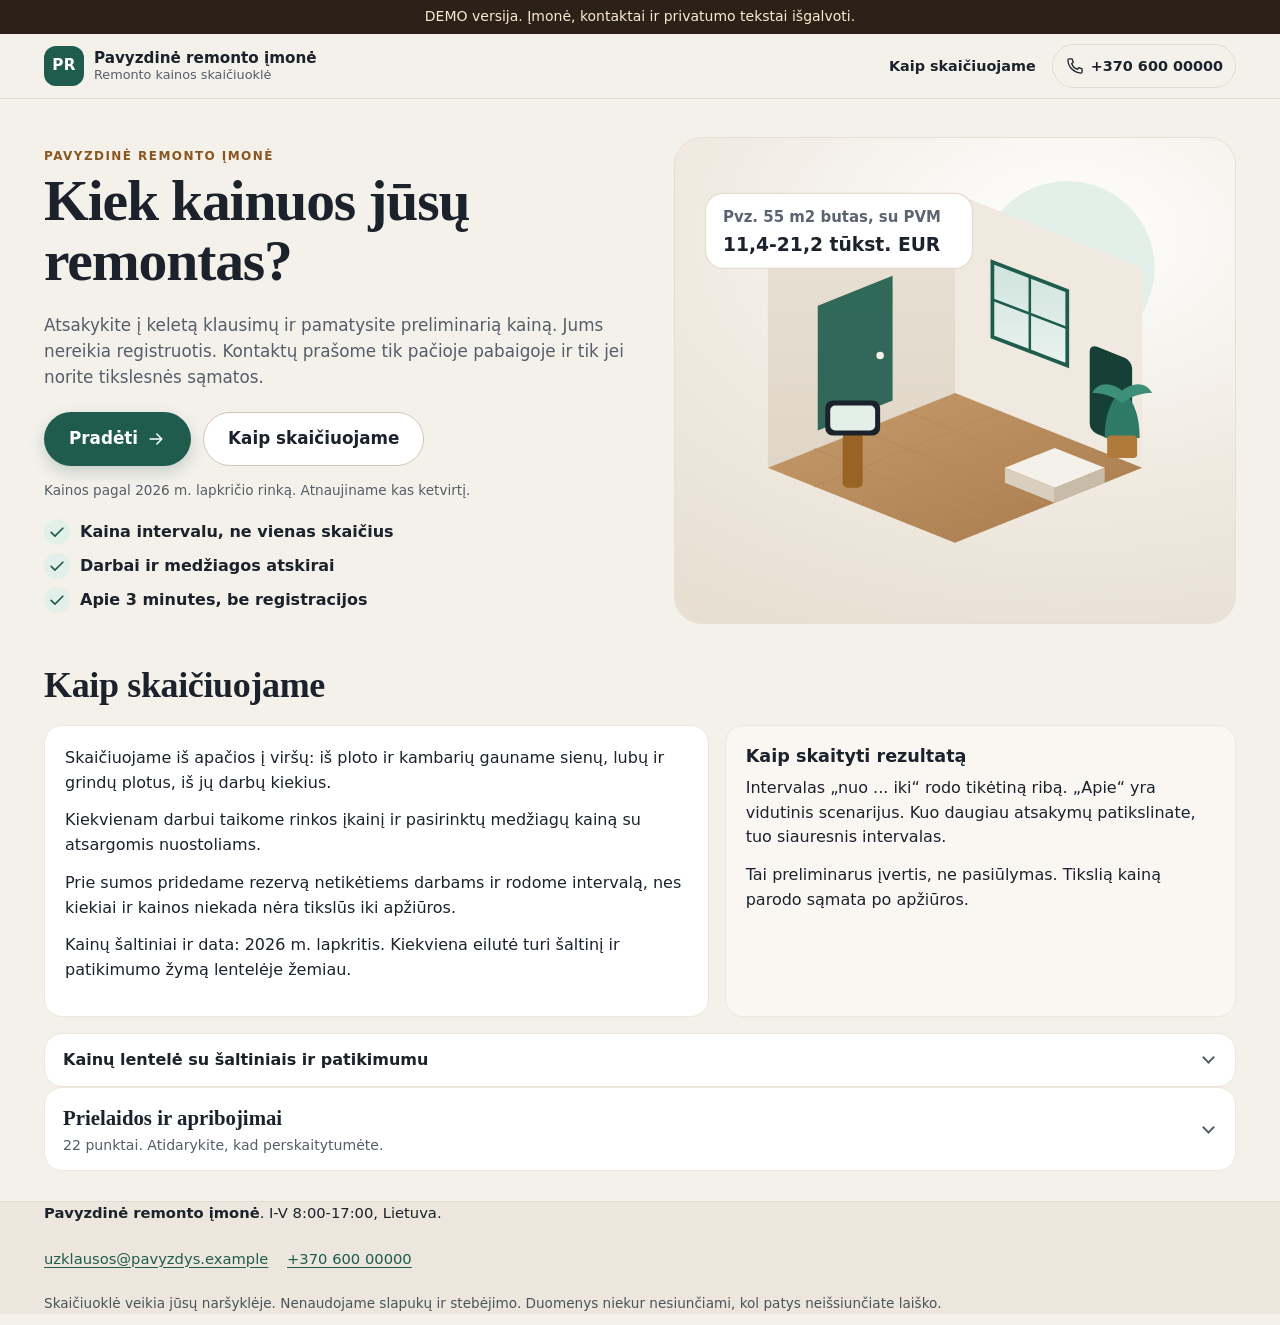
==== commit 266cbe79: "Calculator: QA fixes, new price data, optional work packages" ====
--- a/skaiciuokle/index.html
+++ b/skaiciuokle/index.html
@@ -34,7 +34,7 @@
 
   <main id="app" class="wrap app" tabindex="-1">
     <h1 class="sr-only">Remonto kainos skaičiuoklė</h1>
-    <noscript><p class="noscript">Skaičiuoklei reikia JavaScript. Įjunkite jį naršyklėje arba skambinkite mums.</p></noscript>
+    <noscript><p class="noscript">Skaičiuoklei reikia „JavaScript“. Įjunkite jį naršyklėje arba susisiekite su mumis: telefonas ir el. paštas yra puslapio apačioje.</p></noscript>
     <div class="progress-area" id="progressArea" hidden>
       <div class="progress-top">
         <p class="progress-label" id="progressLabel">Žingsnis 1 iš 9</p>
@@ -83,7 +83,7 @@
       </div>
       <div class="info-card soft">
         <h3>Kaip skaityti rezultatą</h3>
-        <p>Intervalas "nuo ir iki" rodo tikėtiną ribą. "Apie" yra vidutinis scenarijus. Kuo daugiau atsakymų patikslinate, tuo siauresnis intervalas.</p>
+        <p>Intervalas „nuo ... iki“ rodo tikėtiną ribą. „Apie“ yra vidutinis scenarijus. Kuo daugiau atsakymų patikslinate, tuo siauresnis intervalas.</p>
         <p>Tai preliminarus įvertis, ne pasiūlymas. Tikslią kainą parodo sąmata po apžiūros.</p>
       </div>
     </div>
@@ -95,9 +95,13 @@
   </section>
 
   <section class="wrap info" id="prielaidos" aria-labelledby="prielaidos-h">
-    <h2 id="prielaidos-h">Prielaidos ir apribojimai</h2>
-    <p class="lead-s">Šie dalykai yra mūsų prielaidos, ne patikrinti faktai. Juos turi peržiūrėti skaičiuoklę naudojanti įmonė.</p>
-    <ul class="assume" id="assumeList"></ul>
+    <details class="sources assume-box">
+      <summary><span><span id="prielaidos-h" class="sum-h">Prielaidos ir apribojimai</span><span class="sum-s" id="assumeCount">Mūsų prielaidos, ne patikrinti faktai</span></span></summary>
+      <div>
+        <p class="lead-s">Šie dalykai yra mūsų prielaidos, ne patikrinti faktai. Juos turi peržiūrėti skaičiuoklę naudojanti įmonė.</p>
+        <ul class="assume" id="assumeList"></ul>
+      </div>
+    </details>
   </section>
 
   <footer class="site-footer">
--- a/skaiciuokle/styles.css
+++ b/skaiciuokle/styles.css
@@ -123,6 +123,7 @@
 .term-btn .ic { width: 18px; height: 18px; }
 .term-tip { position: absolute; z-index: 5; left: 50%; top: 100%; transform: translateX(-50%); width: min(280px, 78vw); background: var(--ink); color: #fff; font-size: .86rem; font-weight: 400; line-height: 1.45; padding: 10px 12px; border-radius: 10px; box-shadow: var(--shadow); }
 .term-tip strong { color: #fff; }
+@media (hover: hover) { .term:hover .term-tip, .term-btn:focus-visible + .term-tip { display: block; } }
 
 /* Navigacija */
 .step-nav { display: flex; gap: 10px; justify-content: space-between; flex-wrap: wrap; margin-top: 26px; padding-top: 18px; border-top: 1px solid #eee8de; }
@@ -183,6 +184,18 @@
 .witem .field { flex: 1 1 calc(100% - 54px); margin: 4px 0 10px 54px; }
 .tgl-t { display: flex; flex-direction: column; min-width: 0; }
 .tgl-s { font-weight: 400; font-size: .84rem; color: var(--muted); }
+.wgroup.pkgs { background: #fff; border: 2px solid var(--accent); }
+.pk-hint { margin: 2px 6px 6px; }
+.witem.pk { padding: 8px 0; }
+.witem.pk .tgl { align-items: flex-start; }
+.witem.pk .switch { margin-top: 2px; }
+.pk-amt { display: inline-block; margin-top: 6px; padding: 3px 10px; border-radius: 10px; background: var(--soft); border: 1px solid #e3dccf; color: var(--ink); font-weight: 700; font-size: .88rem; }
+.pk-amt.on { background: var(--accent-s); border-color: #b9d6ca; color: #163f35; }
+.pk-def { display: block; margin-top: 4px; font-size: .8rem; color: var(--muted); }
+.pk-list li > span { display: flex; flex-direction: column; min-width: 0; }
+.pk-st { font-size: .82rem; color: var(--muted); }
+.live-split li.lv-pk-h { border-top: 1px solid #3a4452; padding-top: 8px; margin-top: 4px; color: #d8cdb9; font-size: .8rem; text-transform: uppercase; letter-spacing: .08em; font-weight: 700; }
+.live-split li.lv-pk { font-size: .86rem; color: #e6dccb; }
 
 /* Patalpos */
 .rooms { display: grid; gap: 12px; }
@@ -199,6 +212,7 @@
 
 /* Medžiagos */
 .mat .opts { grid-template-columns: repeat(2, minmax(0, 1fr)); }
+.sub-h + .hint { margin-bottom: 16px; }
 
 /* Gyva suma */
 .live-card { background: var(--ink); color: #f4f1eb; border-radius: var(--r); padding: 20px; box-shadow: var(--shadow); }
@@ -261,7 +275,9 @@
 .legend { width: 100%; border-collapse: collapse; font-size: .94rem; }
 .legend th, .legend td { padding: 8px 4px; border-bottom: 1px solid #eee7dc; text-align: left; font-weight: 500; }
 .legend thead th { font-size: .8rem; color: var(--muted); text-transform: uppercase; letter-spacing: .06em; }
-.legend tbody th { display: flex; align-items: center; flex-wrap: wrap; gap: 0 8px; font-weight: 600; }
+.legend tbody th { font-weight: 600; vertical-align: middle; }
+.legend td { vertical-align: middle; }
+.legend tbody th .sw { vertical-align: -3px; margin-right: 8px; }
 .num { text-align: right !important; white-space: nowrap; }
 .sw { display: inline-block; width: 16px; height: 16px; border-radius: 4px; flex: none; }
 .seg-l { background: var(--accent); }
@@ -325,7 +341,13 @@
 .info-card { background: #fff; border-radius: var(--r); padding: 20px; border: 1px solid #ece6dc; }
 .info-card.soft { background: var(--soft); }
 .sources { margin-top: 16px; background: #fff; border-radius: var(--r); border: 1px solid #ece6dc; }
-.sources summary { cursor: pointer; padding: 14px 18px; font-weight: 700; min-height: 52px; display: flex; align-items: center; }
+.sources summary { cursor: pointer; padding: 14px 18px; font-weight: 700; min-height: 52px; display: flex; align-items: center; gap: 12px; justify-content: space-between; }
+.sources summary::after { content: ""; width: 9px; height: 9px; border-right: 2px solid var(--muted); border-bottom: 2px solid var(--muted); transform: rotate(45deg); margin: -4px 4px 0 0; flex: none; }
+.sources[open] > summary::after { transform: rotate(225deg); margin-top: 4px; }
+.assume-box { margin-top: 0; }
+.sum-h { display: block; font-family: var(--serif); font-weight: 600; font-size: 1.3rem; }
+.sum-s { display: block; font-weight: 400; font-size: .88rem; color: var(--muted); }
+.weak { color: #7a4a14; font-weight: 700; }
 .sources > div { padding: 0 12px 12px; }
 .sources h3 { margin-top: 16px; }
 .ptable { min-width: 760px; font-size: .84rem; }
@@ -367,11 +389,28 @@
   .top-nav a:first-child { display: inline-flex; }
   .intro { grid-template-columns: 1.05fr 1fr; padding: 30px 0 40px; gap: 40px; }
   .levels { grid-template-columns: repeat(2, minmax(0, 1fr)); }
-  .res-grid { grid-template-columns: 1fr 1fr; }
   .donut-fig { grid-template-columns: 180px 1fr; }
   .info-grid { grid-template-columns: 1.3fr 1fr; }
   .res-hero { padding: 34px 36px; }
   .card { padding: 24px 26px; }
+}
+@media (min-width: 1000px) {
+  .res-grid { grid-template-columns: 1fr 1fr; }
+}
+/* Labai siauri ekranai (320 px): parinktys vienu stulpeliu, kad tekstas nelūžtų į 3 eilutes */
+@media (max-width: 359px) {
+  .opts.c2, .opts.c3, .opts.c4, .mat .opts { grid-template-columns: 1fr; }
+  .step-card { padding: 18px 12px 20px; }
+}
+/* Telefone antraštė neprilipusi: apačioje jau yra prilipusi suma, o dvi juostos su dideliu šriftu uždengtų trečdalį ekrano */
+@media (max-width: 559px) {
+  .site-header { position: static; }
+  .brand-sub { display: none; }
+  html { scroll-padding-top: 12px; }
+}
+@media (max-width: 399px) {
+  .grp .g-ic { display: none; }
+  .grp summary { gap: 8px; padding: 10px; }
 }
 @media (min-width: 1100px) {
   .layout { grid-template-columns: minmax(0, 1fr) 320px; align-items: start; }
